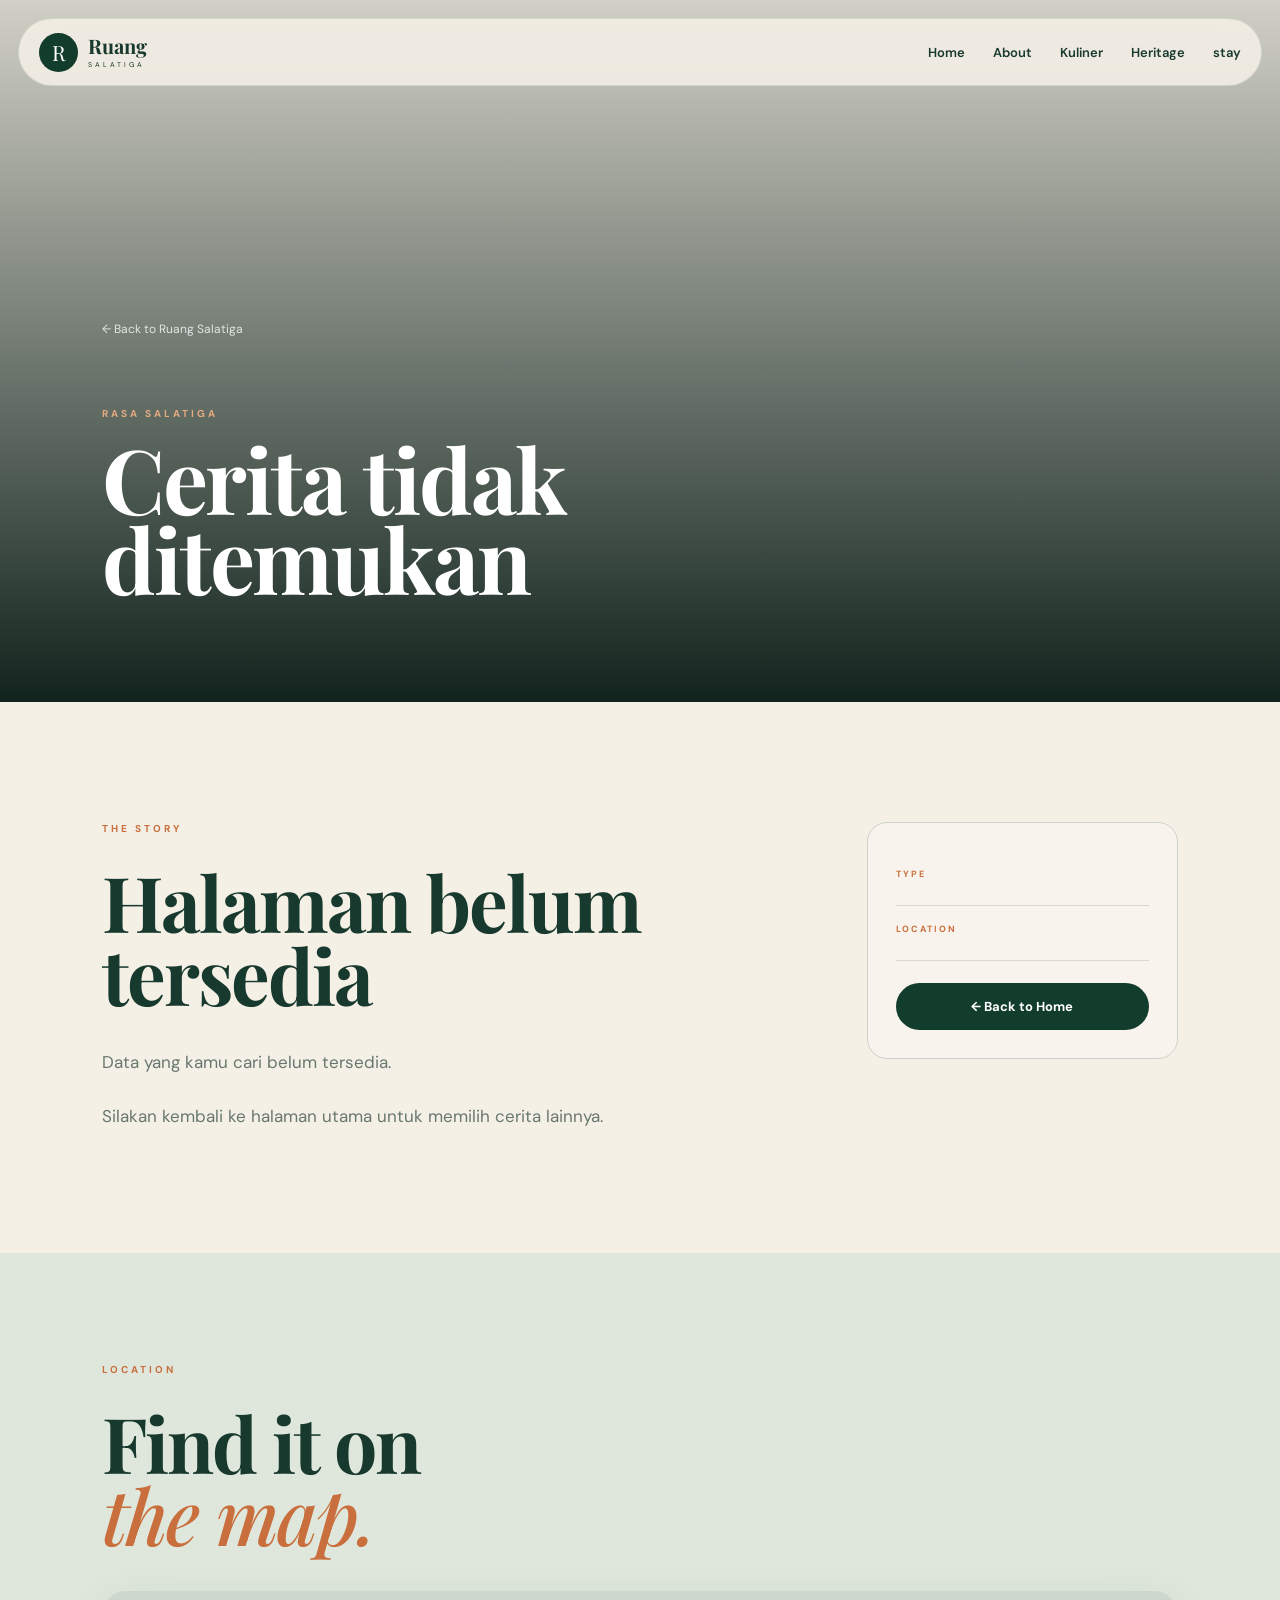
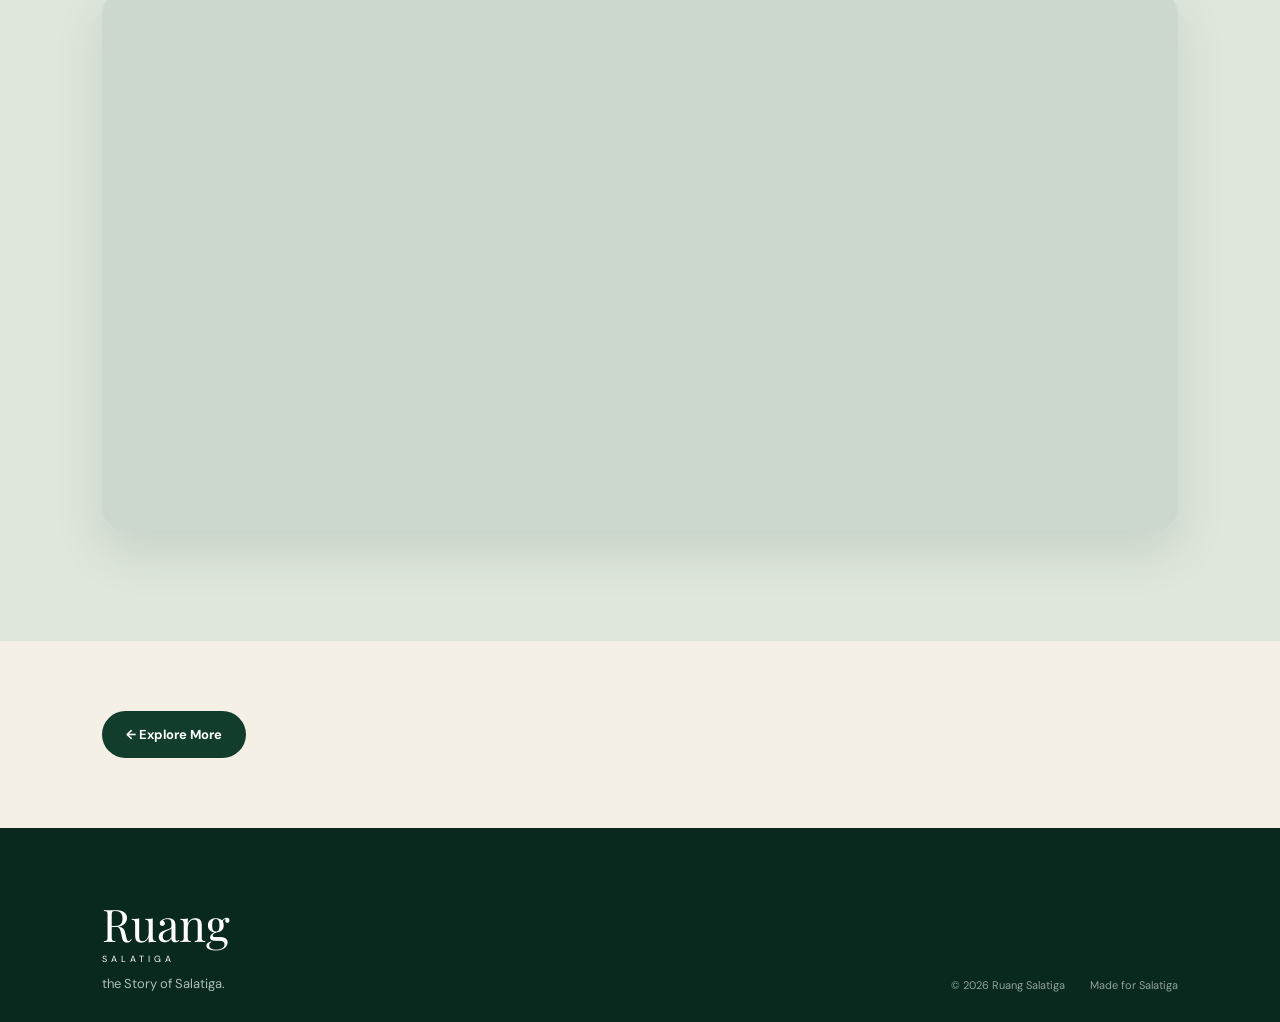
==== detail.html @ a677dc57 "first commit" ====
<!DOCTYPE html>
<html lang="id">

<head>

    <meta charset="UTF-8">

    <meta
        name="viewport"
        content="width=device-width, initial-scale=1.0">

    <title>
        Detail — Ruang Salatiga
    </title>


    <link rel="preconnect"
          href="https://fonts.googleapis.com">

    <link
        href="https://fonts.googleapis.com/css2?family=DM+Sans:wght@400;500;600;700&family=Playfair+Display:ital,wght@0,500;0,600;0,700;1,500;1,600&display=swap"
        rel="stylesheet">


    <link
        rel="stylesheet"
        href="css/style.css">

    <link
        rel="stylesheet"
        href="css/detail.css">

</head>


<body>


<header class="site-header">

    <a
        href="index.html"
        class="brand">

        <span class="brand-mark">
            R
        </span>

        <span class="brand-text">

            <strong>
                Ruang
            </strong>

            <small>
                SALATIGA
            </small>

        </span>

    </a>


    <nav class="nav">

        <a href="index.html#home">
            Home
        </a>

        <a href="index.html#about">
            About
        </a>

        <a href="index.html#kuliner">
            Kuliner
        </a>

        <a href="index.html#heritage">
            Heritage
        </a>
        <a href="index.html#stay">
            stay
        </a>

    </nav>

</header>



<main>



<section
    class="detail-hero"
    id="detailHero">


    <div class="detail-overlay">
    </div>


    <div class="detail-content">


        <a
            href="index.html"
            class="back-link">

            ← Back to Ruang Salatiga

        </a>


        <div
            class="detail-category"
            id="detailCategory">

        </div>


        <h1 id="detailTitle">

            Loading...

        </h1>


        <p id="detailLocation">

        </p>

    </div>

</section>



<!-- STORY -->

<section class="detail-main">


    <div class="story">


        <div class="section-label">

            THE STORY

        </div>


        <h2 id="detailHeading">

        </h2>


        <div id="detailText">

        </div>

    </div>



    <!-- INFO -->

    <aside class="quick-info">


        <div class="info-item">

            <small>
                TYPE
            </small>

            <strong id="detailType">
            </strong>

        </div>


        <div class="info-item">

            <small>
                LOCATION
            </small>

            <strong id="detailAddress">
            </strong>

        </div>


        <a
            id="mapsButton"
            href="#"
            target="_blank"
            class="btn btn-dark">

            Open in Google Maps

            <span>
                ↗
            </span>

        </a>

    </aside>

</section>



<!-- MAP -->

<section class="map-section">


    <div class="map-heading">


        <div>

            <div class="section-label">

                LOCATION

            </div>


            <h2>

                Find it on
                <br>

                <em>the map.</em>

            </h2>

        </div>


    

    </div>



    <div
        class="map-container"
        id="mapContainer">

    </div>

</section>



<section class="detail-bottom">

    <a
        href="index.html#kuliner"
        class="btn btn-dark">

        ← Explore More

    </a>

</section>


</main>



<footer class="footer">

    <div>

        <div class="footer-logo">

            Ruang

            <span>
                SALATIGA
            </span>

        </div>


        <p>
            the Story of Salatiga.
        </p>

    </div>


    <div class="footer-bottom">

        <span>
            © 2026 Ruang Salatiga
        </span>

        <span>
            Made for Salatiga
        </span>

    </div>

</footer>



<script
    src="js/detail.js">
</script>


</body>

</html>
---- css/style.css ----
* {
    margin: 0;
    padding: 0;
    box-sizing: border-box;
}

:root {
    --green: #123c2c;
    --dark-green: #09291f;
    --cream: #f5f0e6;
    --sage: #dfe7dc;
    --orange: #c96f3d;
    --text: #18392e;
    --muted: #68776f;
    --white: #ffffff;
}

html {
    scroll-behavior: smooth;
}

body {
    font-family: "DM Sans", sans-serif;
    background: var(--cream);
    color: var(--text);
    overflow-x: hidden;
}

a {
    color: inherit;
}


/* =========================
   NAVBAR
========================= */

.site-header {
    position: fixed;
    z-index: 1000;

    top: 18px;
    left: 50%;

    transform: translateX(-50%);

    width: min(1250px, calc(100% - 36px));
    height: 68px;

    padding: 0 20px;

    display: flex;
    align-items: center;
    justify-content: space-between;

    border-radius: 50px;

    background: rgba(245, 240, 230, .88);

    backdrop-filter: blur(18px);

    border: 1px solid rgba(18, 60, 44, .12);

    transition: .3s;
}

.site-header.scrolled {
    box-shadow:
        0 15px 40px rgba(18, 60, 44, .15);
}


/* BRAND */

.brand {
    display: flex;
    align-items: center;
    gap: 10px;

    text-decoration: none;
}

.brand-mark {
    width: 39px;
    height: 39px;

    display: grid;
    place-items: center;

    border-radius: 50%;

    background: var(--green);

    color: white;

    font-family: "Playfair Display", serif;

    font-size: 21px;
}

.brand-text {
    display: flex;
    flex-direction: column;

    line-height: 1;
}

.brand-text strong {
    font-family: "Playfair Display", serif;

    font-size: 20px;
}

.brand-text small {
    font-size: 7px;

    letter-spacing: 3px;

    margin-top: 5px;
}


/* NAV */

.nav {
    display: flex;
    gap: 28px;
}

.nav a {
    position: relative;

    text-decoration: none;

    font-size: 13px;

    font-weight: 600;
}

.nav a::after {
    content: "";

    position: absolute;

    left: 0;
    bottom: -8px;

    width: 0;
    height: 2px;

    background: var(--orange);

    transition: .3s;
}

.nav a:hover::after,
.nav a.active::after {
    width: 100%;
}


/* Stamp Badge */
.stamp-badge {
    position: absolute;
    top: 15px;
    right: 220px;
    width: 90px;
    height: 90px;
    border: 2px dashed #d47a43;
    border-radius: 50%;
    display: flex;
    justify-content: center;
    align-items: center;
    font-size: 10px;
    text-transform: uppercase;
    color: #d47a43;
    letter-spacing: 1px;
    transform: rotate(-15deg);
    z-index: 4;
    background: rgba(11, 35, 25, 0.9);
    text-align: center;
}




.menu-toggle {
    display: none;

    width: 42px;
    height: 42px;

    border: none;

    background: transparent;

    cursor: pointer;
}

.menu-toggle span {
    display: block;

    width: 20px;
    height: 2px;

    background: var(--green);

    margin: 4px auto;
}


/* =========================
   HERO
========================= */

.hero {
    min-height: 100vh;

    position: relative;

    display: flex;

    align-items: center;

    padding: 150px 8%;

    color: white;

    background: var(--dark-green);

    overflow: hidden;
}

.hero-bg {
    position: absolute;

    inset: -5%;

    background:
        linear-gradient(
            90deg,
            rgba(5, 30, 22, .95),
            rgba(5, 30, 22, .58),
            rgba(5, 30, 22, .1)
        ),
        url("../img/hero.jpg");

    background-size: cover;

    background-position: center;

    transform: scale(1.04);

    transition: transform 1s;
}

.hero-overlay {
    position: absolute;

    inset: 0;

    background:
        radial-gradient(
            circle at 70% 40%,
            rgba(255,255,255,.12),
            transparent 35%
        );
}

.hero-content {
    position: relative;

    z-index: 2;

    max-width: 800px;
}

.eyebrow {
    color: #e6ad88;

    font-size: 10px;

    letter-spacing: 4px;

    font-weight: 700;

    margin-bottom: 25px;
}

.hero h1 {
    font-family: "Playfair Display", serif;

    font-size: clamp(60px, 8vw, 110px);

    line-height: .88;

    letter-spacing: -3px;

    margin-bottom: 30px;
}

.hero h1 em {
    color: var(--orange);

    font-weight: 500;
}

.hero-description {
    max-width: 540px;

    font-size: 17px;

    line-height: 1.8;

    color: #e0e8e3;
}

.hero-buttons {
    display: flex;

    gap: 12px;

    margin-top: 35px;
}


/* BUTTON */

.btn {
    display: inline-flex;

    align-items: center;
    justify-content: center;

    gap: 14px;

    padding: 15px 24px;

    border-radius: 999px;

    text-decoration: none;

    font-size: 13px;

    font-weight: 700;

    transition: .3s;
}

.btn-primary {
    background: var(--orange);

    color: white;
}

.btn-primary:hover {
    transform: translateY(-4px);

    box-shadow:
        0 15px 30px rgba(201,111,61,.25);
}

.btn-outline {
    color: white;

    border: 1px solid rgba(255,255,255,.45);
}

.btn-outline:hover {
    background: white;

    color: var(--green);
}

.btn-dark {
    background: var(--green);

    color: white;
}

.btn-dark:hover {
    background: var(--orange);

    transform: translateY(-3px);
}


/* HERO INFO */

.hero-location {
    position: absolute;

    right: 5%;

    top: 50%;

    writing-mode: vertical-rl;

    font-size: 9px;

    letter-spacing: 3px;

    color: rgba(255,255,255,.7);
}

.hero-scroll {
    position: absolute;

    bottom: 30px;
    left: 8%;

    font-size: 9px;

    letter-spacing: 3px;

    color: rgba(255,255,255,.7);
}

.hero-scroll span {
    color: #e5aa80;

    margin-left: 12px;
}


/* =========================
   SECTION
========================= */

.section {
    padding: 120px 8%;
}

.section-label {
    color: var(--orange);

    font-size: 10px;

    letter-spacing: 3px;

    font-weight: 700;

    margin-bottom: 30px;
}

.section-label.light {
    color: #e4aa82;
}

h2 {
    font-family: "Playfair Display", serif;

    font-size: clamp(45px, 6vw, 78px);

    line-height: .95;

    letter-spacing: -2px;
}

h2 em {
    color: var(--orange);

    font-weight: 500;
}


/* =========================
   ABOUT
========================= */

.about {
    background: var(--cream);
}

.about-grid {
    display: grid;

    grid-template-columns: 1fr 1fr;

    gap: 100px;
}

.kicker {
    font-size: 10px;

    letter-spacing: 3px;

    font-weight: 700;

    margin-bottom: 18px;
}

.about-description {
    max-width: 570px;

    padding-top: 35px;

    font-size: 17px;

    line-height: 1.9;

    color: var(--muted);
}

.about-description p + p {
    margin-top: 22px;
}

.about-description strong {
    color: var(--text);
}


/* =========================
   DARK SECTION
========================= */

.dark-section {
    background: var(--green);

    color: white;
}

.section-heading {
    display: flex;

    justify-content: space-between;

    align-items: flex-end;

    gap: 50px;

    margin-bottom: 60px;
}

.section-heading > p {
    max-width: 390px;

    color: #c0cec7;

    line-height: 1.8;
}


/* =========================
   FOOD
========================= */

.food-grid {
    display: grid;

    grid-template-columns:
        repeat(4, 1fr);

    gap: 18px;
}

.food-card {
    background: var(--cream);

    color: var(--text);

    border-radius: 18px;

    overflow: hidden;

    transition: .4s;
}

.food-card:hover {
    transform: translateY(-10px);

    box-shadow:
        0 20px 40px rgba(0,0,0,.2);
}

.food-image {
    height: 300px;

    position: relative;

    overflow: hidden;
}

.food-image img {
    width: 100%;
    height: 100%;

    object-fit: cover;

    transition: .5s;
}

.food-card:hover img {
    transform: scale(1.08);
}

.food-image span {
    position: absolute;

    right: 15px;
    top: 15px;

    width: 42px;
    height: 42px;

    display: grid;
    place-items: center;

    border-radius: 50%;

    background: white;

    font-size: 11px;

    font-weight: 700;
}

.food-content {
    padding: 25px;
}

.food-content small,
.heritage-info small {
    color: var(--orange);

    font-size: 9px;

    letter-spacing: 2px;

    font-weight: 700;
}

.food-content h3 {
    font-family: "Playfair Display", serif;

    font-size: 27px;

    line-height: 1.05;

    margin: 12px 0;
}

.food-content p {
    color: var(--muted);

    font-size: 13px;

    line-height: 1.7;

    min-height: 65px;
}

.food-content a,
.heritage-info a {
    display: inline-flex;

    align-items: center;

    gap: 9px;

    margin-top: 18px;

    text-decoration: none;

    font-size: 12px;

    font-weight: 700;
}

.food-content b,
.heritage-info b {
    color: var(--orange);

    font-size: 17px;
}


/* =========================
   HERITAGE
========================= */

.heritage {
    background: var(--cream);
}

.heritage-list {
    display: flex;

    flex-direction: column;
}

.heritage-card {
    display: grid;

    grid-template-columns:
        60px 38% 1fr;

    align-items: center;

    gap: 28px;

    padding: 25px 0;

    border-top: 1px solid #ccd2ca;

    transition: .3s;
}

.heritage-card:last-child {
    border-bottom: 1px solid #ccd2ca;
}

.heritage-number {
    font-family: "Playfair Display", serif;

    color: var(--orange);

    font-size: 24px;
}

.heritage-image {
    height: 270px;

    overflow: hidden;

    border-radius: 16px;
}

.heritage-image img {
    width: 100%;
    height: 100%;

    object-fit: cover;

    transition: .5s;
}

.heritage-card:hover img {
    transform: scale(1.07);
}

.heritage-info {
    max-width: 520px;
}

.heritage-info h3 {
    font-family: "Playfair Display", serif;

    font-size: 40px;

    line-height: 1;

    margin: 14px 0;
}

.heritage-info p {
    color: var(--muted);

    line-height: 1.75;

    font-size: 14px;
}


.journey {
    background: var(--sage);
}

.journey-grid {
    display: grid;

    grid-template-columns: 1fr 1fr;

    gap: 100px;

    align-items: center;
}

.journey-grid > div:first-child > p {
    max-width: 500px;

    margin: 30px 0;

    color: var(--muted);

    line-height: 1.8;
}

.timeline {
    display: flex;

    flex-direction: column;
}

.timeline-item {
    display: grid;

    grid-template-columns: 60px 1fr;

    gap: 18px;
}

.timeline-item > span {
    font-family: "Playfair Display", serif;

    font-size: 24px;

    color: var(--orange);
}

.timeline-item small {
    color: var(--orange);

    font-size: 9px;

    letter-spacing: 2px;

    font-weight: 700;
}

.timeline-item h3 {
    font-family: "Playfair Display", serif;

    font-size: 27px;

    margin: 7px 0;
}

.timeline-item p {
    color: var(--muted);

    font-size: 13px;

    line-height: 1.6;
}

.timeline-line {
    height: 45px;

    width: 1px;

    margin-left: 29px;

    background: #aebcb1;
}


/* =========================
   CONTACT
========================= */

.contact {
    background: var(--cream);
}

.contact-box {
    max-width: 850px;

    margin: auto;

    padding: 80px 30px;

    text-align: center;

    border: 1px solid #ccd2ca;

    border-radius: 28px;
}

.contact-box p {
    max-width: 540px;

    margin: 28px auto;

    color: var(--muted);

    line-height: 1.8;
}



.footer {
    background: var(--dark-green);

    color: white;

    padding: 65px 8% 30px;

    display: flex;

    justify-content: space-between;

    align-items: flex-end;

    gap: 30px;
}

.footer-logo {
    font-family: "Playfair Display", serif;

    font-size: 45px;
}

.footer-logo span {
    display: block;

    font-family: "DM Sans", sans-serif;

    font-size: 9px;

    letter-spacing: 4px;
}

.footer p {
    color: #aebdb5;

    margin-top: 10px;

    font-size: 13px;
}

.footer-bottom {
    display: flex;

    gap: 25px;

    color: #8fa199;

    font-size: 11px;
}




.reveal {
    opacity: 0;

    transform: translateY(30px);

    transition:
        opacity .8s ease,
        transform .8s ease;
}

.reveal.show {
    opacity: 1;

    transform: translateY(0);
}

/* =========================================
   STAY EXPERIENCE
   Distinct editorial travel layout
========================================= */

.stay-experience {
    --stay-green: #123c2c;
    --stay-deep: #09291f;
    --stay-cream: #f5f0e6;
    --stay-white: #fffdf8;
    --stay-orange: #c96f3d;
    --stay-muted: #7c8379;
    --stay-line: rgba(18, 60, 44, 0.16);

    position: relative;
    overflow: hidden;
    padding: clamp(65px, 9vw, 125px) clamp(22px, 7vw, 100px);
    background: var(--stay-cream);
    color: var(--stay-green);
    scroll-margin-top: 90px;
}

.stay-heading {
    display: grid;
    grid-template-columns: minmax(0, 1.2fr) minmax(240px, 0.8fr);
    align-items: end;
    gap: 50px;
    margin-bottom: 60px;
}

.stay-eyebrow {
    display: inline-block;
    color: var(--stay-orange);
    font-family: "DM Sans", sans-serif;
    font-size: 0.7rem;
    font-weight: 700;
    letter-spacing: 2px;
    line-height: 1.7;
}

.stay-heading-left h2 {
    margin: 20px 0 0;
    font-family: "Playfair Display", serif;
    font-size: clamp(2.7rem, 5.5vw, 5.3rem);
    font-weight: 500;
    letter-spacing: -2.8px;
    line-height: 1.06;
}

.stay-heading-left h2 em {
    color: var(--stay-orange);
    font-weight: 500;
}

.stay-heading-right {
    position: relative;
    max-width: 380px;
    justify-self: end;
    padding: 12px 0 8px 25px;
    border-left: 1px solid var(--stay-line);
}

.stay-heading-mark {
    display: block;
    margin-bottom: 12px;
    font-family: "Playfair Display", serif;
    font-size: 2.4rem;
    font-style: italic;
    line-height: 1;
}

.stay-heading-right p {
    margin: 0;
    color: var(--stay-muted);
    font-size: 0.9rem;
    line-height: 1.9;
}


/* =========================================
   FEATURED HOTEL
========================================= */

.stay-featured {
    display: grid;
    grid-template-columns: minmax(0, 1.12fr) minmax(0, 0.88fr);
    min-height: 490px;
    background: var(--stay-green);
    color: var(--stay-white);
}

/* FEATURED IMAGE */

.stay-featured-image {
    position: relative;
    display: block;
    min-width: 0;
    min-height: 490px;
    overflow: hidden;
    background: #dfe7dc;
    color: white;
    text-decoration: none;
}

.stay-featured-image::after {
    position: absolute;
    inset: 0;
    content: "";
    background: linear-gradient(
        to top,
        rgba(9, 41, 31, 0.60),
        transparent 42%
    );
    pointer-events: none;
}

.stay-featured-image img {
    display: block;
    width: 100%;
    height: 100%;
    min-height: 490px;
    object-fit: cover;
    transition: transform 0.7s ease;
    animation-delay: 0.1s;
}

.stay-featured-image:hover img {
    transform: scale(1.045);
}
.stay-secondary:nth-child(1)
.stay-secondary-image img {
    animation-delay: 0.25s;
}

/* Gambar hotel ketiga muncul setelahnya */
.stay-secondary:nth-child(2)
.stay-secondary-image img {
    animation-delay: 0.4s;
}

/* Efek zoom saat kursor diarahkan ke gambar */
.stay-featured-image:hover img,
.stay-secondary-image:hover img {
    transform: scale(1.07);
    filter: brightness(1.05);
}

/* Animasi masuk */
@keyframes stayImageReveal {
    from {
        opacity: 0;
        transform: scale(1.06);
    }

    to {
        opacity: 1;
        transform: scale(1);
    }
}

/* Panah ikut bergerak sedikit saat hover */
.stay-image-arrow,
.stay-secondary-arrow {
    transition:
        transform 0.4s ease,
        opacity 0.4s ease;
}

.stay-featured-image:hover .stay-image-arrow,
.stay-secondary-image:hover .stay-secondary-arrow {
    transform: translate(4px, -4px);
}

/* =========================================
   STAY FEATURED IMAGE
========================================= */

.stay-featured-image {
    position: relative;
    display: block;
    min-width: 0;
    min-height: 490px;
    overflow: hidden;
    background: #dfe7dc;
    color: white;
    text-decoration: none;
}

.stay-featured-image::after {
    position: absolute;
    inset: 0;
    content: "";
    background: linear-gradient(
        to top,
        rgba(9, 41, 31, 0.60),
        transparent 42%
    );
    pointer-events: none;
}

.stay-featured-image img {
    display: block;
    width: 100%;
    height: 100%;
    min-height: 490px;
    object-fit: cover;

    opacity: 0;
    transform: scale(1.06);

    animation: stayImageReveal 1s ease forwards;
    animation-delay: 0.1s;

    transition:
        transform 0.7s ease,
        filter 0.7s ease;
}

.stay-featured-image:hover img {
    transform: scale(1.07);
    filter: brightness(1.05);
}


/* =========================================
   STAY SECONDARY IMAGES
========================================= */

.stay-secondary-image {
    position: relative;
    display: block;
    overflow: hidden;
}

.stay-secondary-image img {
    display: block;
    width: 100%;
    height: 100%;
    object-fit: cover;

    opacity: 0;
    transform: scale(1.06);

    animation: stayImageReveal 1s ease forwards;

    transition:
        transform 0.7s ease,
        filter 0.7s ease;
}

/* Animasi gambar kedua */
.stay-secondary:nth-child(1) .stay-secondary-image img {
    animation-delay: 0.25s;
}

/* Animasi gambar ketiga */
.stay-secondary:nth-child(2) .stay-secondary-image img {
    animation-delay: 0.4s;
}

.stay-secondary-image:hover img {
    transform: scale(1.07);
    filter: brightness(1.05);
}


/* =========================================
   IMAGE REVEAL ANIMATION
========================================= */

@keyframes stayImageReveal {
    from {
        opacity: 0;
        transform: scale(1.06);
    }

    to {
        opacity: 1;
        transform: scale(1);
    }
}


/* =========================================
   ARROW ANIMATION
========================================= */

.stay-image-arrow,
.stay-secondary-arrow {
    transition:
        transform 0.4s ease,
        opacity 0.4s ease;
}

.stay-featured-image:hover .stay-image-arrow,
.stay-secondary-image:hover .stay-secondary-arrow {
    transform: translate(4px, -4px);
}


@media (prefers-reduced-motion: reduce) {
    .stay-featured-image img,
    .stay-secondary-image img {
        animation: none;
        opacity: 1;
        transform: none;
        transition: none;
    }

    .stay-featured-image:hover img,
    .stay-secondary-image:hover img {
        transform: none;
        filter: none;
    }
}


    .stay-featured-image:hover img,
    .stay-secondary-image:hover img {
        transform: none;
        filter: none;
    }


.stay-image-caption {
    position: absolute;
    z-index: 1;
    bottom: 27px;
    left: 30px;
    font-size: 0.67rem;
    font-weight: 700;
    letter-spacing: 2px;
}

.stay-image-arrow {
    position: absolute;
    z-index: 2;
    top: 25px;
    right: 25px;
    display: grid;
    width: 48px;
    height: 48px;
    place-items: center;
    border: 1px solid rgba(255, 255, 255, 0.75);
    border-radius: 50%;
    background: rgba(9, 41, 31, 0.2);
    color: white;
    font-size: 1.25rem;
    backdrop-filter: blur(8px);
    transition:
        color 0.3s ease,
        background 0.3s ease,
        transform 0.3s ease;
}

.stay-featured-image:hover .stay-image-arrow {
    transform: rotate(45deg);
    background: var(--stay-cream);
    color: var(--stay-green);
}


/* FEATURED CONTENT */

.stay-featured-content {
    display: flex;
    flex-direction: column;
    justify-content: space-between;
    gap: 40px;
    min-width: 0;
    padding: clamp(27px, 4vw, 54px);
}

.stay-featured-top {
    display: flex;
    justify-content: space-between;
    align-items: center;
    gap: 15px;
}

.stay-tag {
    display: inline-flex;
    align-items: center;
    padding: 9px 12px;
    border: 1px solid rgba(255, 253, 248, 0.35);
    border-radius: 2px;
    color: var(--stay-cream);
    font-size: 0.62rem;
    font-weight: 700;
    letter-spacing: 1.5px;
}

.stay-index {
    color: rgba(255, 253, 248, 0.55);
    font-size: 0.68rem;
    letter-spacing: 1px;
}

.stay-featured-main {
    padding: 15px 0;
}

.stay-category {
    color: #e5b49a;
    font-size: 0.68rem;
    font-weight: 700;
    letter-spacing: 1.6px;
}

.stay-featured-main h3 {
    margin: 20px 0;
    font-family: "Playfair Display", serif;
    font-size: clamp(2.4rem, 4vw, 4.4rem);
    font-weight: 500;
    letter-spacing: -1.8px;
    line-height: 1.08;
    overflow-wrap: anywhere;
}

.stay-featured-main h3 em {
    color: #e5b49a;
    font-weight: 500;
}

.stay-featured-main p {
    max-width: 350px;
    margin: 0;
    color: rgba(255, 253, 248, 0.72);
    font-size: 0.88rem;
    line-height: 1.9;
}


/* FEATURED FOOTER */

.stay-featured-bottom {
    display: flex;
    flex-direction: column;
    gap: 23px;
    padding-top: 24px;
    border-top: 1px solid rgba(255, 253, 248, 0.22);
}

.stay-address {
    display: flex;
    align-items: center;
    gap: 10px;
    color: rgba(255, 253, 248, 0.75);
    font-size: 0.78rem;
    line-height: 1.6;
}

.stay-pin {
    flex-shrink: 0;
    color: var(--stay-orange);
    font-size: 1.15rem;
}

.stay-discover {
    display: flex;
    align-items: center;
    justify-content: space-between;
    gap: 15px;
    color: var(--stay-white);
    font-size: 0.83rem;
    font-weight: 700;
    text-decoration: none;
}

.stay-discover-arrow {
    display: grid;
    width: 42px;
    height: 42px;
    flex-shrink: 0;
    place-items: center;
    border-radius: 50%;
    background: var(--stay-cream);
    color: var(--stay-green);
    font-size: 1.1rem;
    transition:
        background 0.3s ease,
        color 0.3s ease,
        transform 0.3s ease;
}

.stay-discover:hover .stay-discover-arrow {
    transform: rotate(45deg);
    background: var(--stay-orange);
    color: white;
}


/* =========================================
   OTHER STAYS HEADING
========================================= */

.stay-others-heading {
    display: flex;
    align-items: end;
    justify-content: space-between;
    gap: 25px;
    margin: 78px 0 30px;
}

.stay-others-heading h3 {
    margin: 13px 0 0;
    font-family: "Playfair Display", serif;
    font-size: clamp(1.8rem, 3.2vw, 3rem);
    font-weight: 500;
    letter-spacing: -1px;
    line-height: 1.2;
}

.stay-others-heading h3 em {
    color: var(--stay-orange);
}

.stay-others-note {
    padding-bottom: 7px;
    color: var(--stay-muted);
    font-size: 0.64rem;
    font-weight: 700;
    letter-spacing: 1.3px;
    text-align: right;
}


/* =========================================
   SECONDARY HOTEL CARDS
========================================= */

.stay-others-grid {
    display: grid;
    grid-template-columns: repeat(2, minmax(0, 1fr));
    gap: 28px;
    align-items: start;
}

.stay-secondary {
    min-width: 0;
    background: var(--stay-white);
    border: 1px solid var(--stay-line);
    transition:
        transform 0.35s ease,
        box-shadow 0.35s ease;
}

.stay-secondary:hover {
    transform: translateY(-5px);
    box-shadow: 0 15px 35px rgba(18, 60, 44, 0.08);
}

/* SECONDARY IMAGE */

.stay-secondary-image {
    position: relative;
    display: block;
    height: clamp(220px, 27vw, 350px);
    overflow: hidden;
    background: #dfe7dc;
    color: white;
    text-decoration: none;
}

.stay-secondary-image::after {
    position: absolute;
    inset: 0;
    content: "";
    background: linear-gradient(
        to top,
        rgba(9, 41, 31, 0.4),
        transparent 45%
    );
    pointer-events: none;
}

.stay-secondary-image img {
    display: block;
    width: 100%;
    height: 100%;
    object-fit: cover;
    transition: transform 0.65s ease;
}

.stay-secondary:hover .stay-secondary-image img {
    transform: scale(1.045);
}

.stay-secondary-number {
    position: absolute;
    z-index: 1;
    top: 20px;
    left: 22px;
    font-family: "Playfair Display", serif;
    font-size: 1.5rem;
}

.stay-secondary-arrow {
    position: absolute;
    z-index: 1;
    right: 20px;
    bottom: 20px;
    display: grid;
    width: 43px;
    height: 43px;
    place-items: center;
    border-radius: 50%;
    background: var(--stay-cream);
    color: var(--stay-green);
    font-size: 1.1rem;
    transition:
        background 0.3s ease,
        color 0.3s ease,
        transform 0.3s ease;
}

.stay-secondary:hover .stay-secondary-arrow {
    transform: rotate(45deg);
    background: var(--stay-orange);
    color: white;
}


/* SECONDARY CONTENT */

.stay-secondary-content {
    padding: clamp(22px, 3vw, 34px);
}

.stay-secondary-meta {
    display: flex;
    justify-content: space-between;
    flex-wrap: wrap;
    gap: 8px;
    margin-bottom: 18px;
}

.stay-secondary-meta span {
    color: var(--stay-muted);
    font-size: 0.63rem;
    font-weight: 700;
    letter-spacing: 1.1px;
}

.stay-secondary-content h4 {
    margin: 0 0 14px;
    font-family: "Playfair Display", serif;
    font-size: clamp(1.45rem, 2.5vw, 2.15rem);
    font-weight: 500;
    line-height: 1.25;
    overflow-wrap: anywhere;
}

.stay-secondary-content > p {
    min-height: 80px;
    margin: 0 0 24px;
    color: var(--stay-muted);
    font-size: 0.85rem;
    line-height: 1.85;
}

.stay-secondary-bottom {
    display: flex;
    flex-direction: column;
    gap: 18px;
    padding-top: 19px;
    border-top: 1px solid var(--stay-line);
}

.stay-secondary-bottom > span {
    display: flex;
    align-items: center;
    gap: 9px;
    color: var(--stay-muted);
    font-size: 0.75rem;
    line-height: 1.6;
}

.stay-secondary-bottom > a {
    display: flex;
    align-items: center;
    justify-content: space-between;
    gap: 10px;
    color: var(--stay-green);
    font-size: 0.8rem;
    font-weight: 700;
    text-decoration: none;
    transition: color 0.3s ease;
}

.stay-secondary-bottom > a:hover {
    color: var(--stay-orange);
}

.stay-secondary-bottom > a b {
    font-size: 1rem;
    font-weight: 500;
}


/* =========================================
   CLOSING STRIP
========================================= */

.stay-closing {
    display: grid;
    grid-template-columns: auto 1fr auto;
    align-items: center;
    
    gap: 20px;
    margin-top: 60px;
    padding: 27px 0;
    border-top: 4px solid #707070;
    border-bottom: 4px solid #707070;
}

.stay-closing-star {
    color: var(--stay-orange);
    font-size: 1.9rem;
}

.stay-closing p {
    margin: 0;
    font-size: 0.67rem;
    font-weight: 700;
    letter-spacing: 1.2px;
    line-height: 1.9;
}

.stay-closing p em {
    display: block;
    color: var(--stay-muted);
    font-family: "Playfair Display", serif;
    font-size: 1.15rem;
    font-weight: 500;
    letter-spacing: 0;
}

.stay-closing > a {
    display: inline-flex;
    align-items: center;
    gap: 12px;
    color: var(--stay-green);
    font-size: 0.78rem;
    font-weight: 700;
    text-decoration: none;
    white-space: nowrap;
    transition: color 0.3s ease;
}

.stay-closing > a:hover {
    color: var(--stay-orange);
}


/* =========================================
   TABLET — MAX 1024px
========================================= */

@media (max-width: 1024px) {

    .stay-experience {
        padding-right: 5%;
        padding-left: 5%;
    }

    .stay-heading {
        gap: 30px;
        margin-bottom: 42px;
    }

    .stay-heading-left h2 {
        font-size: clamp(2.7rem, 5.5vw, 4rem);
    }

    .stay-featured {
        grid-template-columns: minmax(0, 1fr) minmax(0, 0.9fr);
        min-height: 420px;
    }

    .stay-featured-image,
    .stay-featured-image img {
        min-height: 420px;
    }

    .stay-featured-content {
        padding: 30px;
    }

    .stay-featured-main h3 {
        font-size: clamp(2.3rem, 4.5vw, 3.4rem);
    }

    .stay-others-grid {
        gap: 20px;
    }

    .stay-secondary-content {
        padding: 23px;
    }

}


/* =========================================
   SMALL TABLET — MAX 760px
========================================= */

@media (max-width: 760px) {

    .stay-heading {
        grid-template-columns: 1fr;
        gap: 24px;
    }

    .stay-heading-right {
        max-width: 470px;
        justify-self: start;
    }

    .stay-featured {
        grid-template-columns: 1fr;
    }

    .stay-featured-image,
    .stay-featured-image img {
        height: 350px;
        min-height: 350px;
    }

    .stay-featured-content {
        gap: 32px;
        padding: 32px;
    }

    .stay-featured-main h3 {
        font-size: clamp(2.8rem, 7vw, 4rem);
    }

    .stay-others-heading {
        margin-top: 55px;
    }

    .stay-others-grid {
        grid-template-columns: 1fr;
        gap: 25px;
    }

    .stay-secondary {
        display: grid;
        grid-template-columns: minmax(0, 0.9fr) minmax(0, 1.1fr);
        align-items: stretch;
    }

    .stay-secondary-image {
        height: 100%;
        min-height: 300px;
    }

    .stay-secondary-content {
        padding: 25px;
    }

    .stay-secondary-content h4 {
        font-size: 1.65rem;
    }

    .stay-secondary-content > p {
        min-height: 0;
    }

    .stay-closing {
        grid-template-columns: auto 1fr;
        gap: 14px;
    }

    .stay-closing > a {
        grid-column: 2;
    }

}


/* =========================================
   MOBILE — MAX 480px
========================================= */

@media (max-width: 480px) {

    .stay-experience {
        padding: 65px 20px;
        scroll-margin-top: 75px;
    }

    .stay-heading {
        gap: 22px;
        margin-bottom: 32px;
    }

    .stay-heading-left h2 {
        margin-top: 16px;
        font-size: clamp(2.45rem, 10.5vw, 3.3rem);
        letter-spacing: -1.5px;
        line-height: 1.1;
    }

    .stay-heading-right {
        padding-left: 18px;
    }

    .stay-heading-mark {
        font-size: 2rem;
    }

    .stay-heading-right p {
        font-size: 0.84rem;
    }

    .stay-featured-image,
    .stay-featured-image img {
        height: 270px;
        min-height: 270px;
    }

    .stay-image-caption {
        bottom: 20px;
        left: 20px;
        font-size: 0.6rem;
    }

    .stay-image-arrow {
        top: 17px;
        right: 17px;
        width: 40px;
        height: 40px;
    }

    .stay-featured-content {
        gap: 25px;
        padding: 23px 21px;
    }

    .stay-tag {
        padding: 8px 9px;
        font-size: 0.56rem;
    }

    .stay-index {
        font-size: 0.6rem;
    }

    .stay-category {
        font-size: 0.61rem;
    }

    .stay-featured-main h3 {
        margin: 15px 0;
        font-size: clamp(2.5rem, 11vw, 3.3rem);
        letter-spacing: -1.2px;
    }

    .stay-featured-main p {
        font-size: 0.83rem;
    }

    .stay-featured-bottom {
        padding-top: 19px;
    }

    .stay-others-heading {
        align-items: flex-start;
        flex-direction: column;
        gap: 12px;
        margin: 48px 0 24px;
    }

    .stay-others-heading h3 {
        font-size: 2rem;
    }

    .stay-others-note {
        font-size: 0.58rem;
        text-align: left;
    }

    .stay-others-grid {
        gap: 22px;
    }

    .stay-secondary {
        display: flex;
        flex-direction: column;
    }

    .stay-secondary-image {
        height: 240px;
        min-height: 0;
    }

    .stay-secondary-content {
        padding: 22px 20px;
    }

    .stay-secondary-content h4 {
        font-size: 1.65rem;
    }

    .stay-secondary-content > p {
        margin-bottom: 20px;
        font-size: 0.82rem;
    }

    .stay-closing {
        gap: 12px;
        margin-top: 38px;
        padding: 22px 0;
    }

    .stay-closing-star {
        align-self: start;
        font-size: 1.5rem;
    }

    .stay-closing p {
        font-size: 0.58rem;
        letter-spacing: 0.8px;
    }

    .stay-closing p em {
        font-size: 1rem;
    }

    .stay-closing > a {
        font-size: 0.75rem;
        white-space: normal;
    }

}


/* =========================================
   ACCESSIBILITY
========================================= */

@media (prefers-reduced-motion: reduce) {

    .stay-experience *,
    .stay-experience *::before,
    .stay-experience *::after {
        scroll-behavior: auto !important;
        transition-duration: 0.01ms !important;
        animation-duration: 0.01ms !important;
        animation-iteration-count: 1 !important;
    }

}


/* =========================
   RESPONSIVE
========================= */

@media(max-width:1050px) {

    .food-grid {
        grid-template-columns:
            repeat(2, 1fr);
    }

}


@media(max-width:760px) {

    .site-header {
        top: 12px;

        width:
            calc(100% - 24px);
    }


    .menu-toggle {
        display: block;
    }


    .nav {
        display: none;

        position: absolute;

        top: 76px;

        left: 0;
        right: 0;

        padding: 22px;

        border-radius: 22px;

        background: var(--cream);

        box-shadow:
            0 20px 40px rgba(0,0,0,.15);

        flex-direction: column;

        align-items: flex-start;
    }

    .nav.open {
        display: flex;
    }


    .hero {
        padding:
            140px 7% 100px;
    }


    .hero h1 {
        font-size: 60px;

        letter-spacing: -2px;
    }


    .hero-location {
        display: none;
    }


    .section {
        padding:
            85px 7%;
    }


    .about-grid,
    .journey-grid {
        grid-template-columns: 1fr;

        gap: 50px;
    }


    .about-description {
        padding-top: 0;
    }


    .section-heading {
        flex-direction: column;

        align-items: flex-start;
    }


    .food-grid {
        grid-template-columns: 1fr;
    }


    .heritage-card {
        grid-template-columns: 1fr;
    }


    .heritage-number {
        display: none;
    }


    .heritage-image {
        height: 250px;
    }


    .heritage-info h3 {
        font-size: 34px;
    }


    .footer {
        flex-direction: column;

        align-items: flex-start;
    }


    .footer-bottom {
        flex-direction: column;

        gap: 8px;
    }

}


/* HP KECIL */
@media (max-width: 480px) {

    .site-header {
        height: 60px;
        padding: 0 14px;
    }

    .brand-text strong {
        font-size: 17px;
    }

    .hero {
        padding: 125px 6% 90px;
    }

    .hero h1 {
        font-size: clamp(42px, 12vw, 56px);
        letter-spacing: -1.5px;
        overflow-wrap: anywhere;
    }

    .hero-description {
        font-size: 14px;
    }

    .hero-buttons {
        flex-wrap: wrap;
    }

    .btn {
        padding: 13px 18px;
        font-size: 12px;
    }

    .section {
        padding: 70px 6%;
    }

    h2 {
        font-size: clamp(38px, 10vw, 48px);
    }

    .food-image {
        height: 240px;
    }

    .food-content {
        padding: 20px;
    }

    .heritage-image {
        height: 220px;
    }

    .contact-box {
        padding: 55px 20px;
    }

    .footer {
        padding: 50px 6% 25px;
    }
}


img {
    max-width: 100%;
}




.hero-polaroids {
    display: none;
}

@media (min-width: 1200px) {


    .hero {
        position: relative;
    }


    .hero-content {
        position: relative;
        width: 50%;
        max-width: 50%;
        z-index: 2;
    }
    .hero-polaroids {
        display: block;
        position: absolute;
        width: 500px;
        height: 450px;
        right: 4%;
        top: 50%;
        transform: translateY(-50%);
        z-index: 3;
    }

    
    .polaroid {
        position: absolute;
        width: 240px;
        padding: 12px 12px 42px;
        background: #fffdf7;
        box-shadow: 0 12px 30px rgba(0, 0, 0, 0.25);
        border-radius: 2px;
        box-sizing: border-box;
        transition:
            transform 0.3s ease,
            box-shadow 0.3s ease;
    }

    .polaroid img {
        display: block;
        width: 100%;
        height: 260px;
        object-fit: cover;
    }

    .polaroid p {
        position: absolute;
        bottom: 12px;
        left: 0;
        right: 0;
        margin: 0;
        text-align: center;
        font-family: "Playfair Display", serif;
        font-size: 15px;
        font-style: italic;
        color: #38453a;
    }

   

.polaroid-one {
    top: 45px;
    left: 90px;
    transform: rotate(8deg);
    z-index: 2;
}


.polaroid-two {
    top: 130px;
    left: 0;
    transform: rotate(-9deg);
    z-index: 3;
}


  

    .polaroid-one:hover {
        transform: rotate(13deg) translateY(-6px);
        z-index: 4;
        box-shadow: 0 18px 38px rgba(0, 0, 0, 0.3);
    }


    .polaroid-two:hover {
        transform: rotate(-5deg) translateY(-6px);
        z-index: 4;
        box-shadow: 0 18px 38px rgba(0, 0, 0, 0.3);
    }
}
/* TABLET */
@media (min-width: 761px) and (max-width: 1199px) {


    .hero-polaroids {
        display: none !important;
    }

    
    .hero {
        min-height: 100vh;
        padding: 140px 7% 110px;
        display: flex;
        align-items: center;
        position: relative;
    }

   
    .hero-content {
        position: relative;
        width: 100%;
        max-width: 100%;
        z-index: 2;
    }


    .hero h1 {
        font-size: clamp(76px, 10vw, 120px);
        line-height: 0.92;
        letter-spacing: -3px;
        margin-bottom: 32px;
    }

   
    .hero-description {
        max-width: 750px;
        font-size: 18px;
        line-height: 1.9;
    }

    .eyebrow {
        font-size: 12px;
        letter-spacing: 5px;
        margin-bottom: 28px;
    }

    .hero-buttons {
        display: flex;
        flex-wrap: wrap;
        gap: 14px;
        margin-top: 35px;
    }


    .hero-location {
        display: block;
        position: absolute;
        right: 3%;
        top: 50%;
        transform: translateY(-50%);
        writing-mode: vertical-rl;
        font-size: 9px;
        letter-spacing: 3px;
        color: rgba(255, 255, 255, 0.7);
        z-index: 3;
    }
}
---- css/detail.css ----
.detail-hero {

    min-height: 78vh;

    position: relative;

    display: flex;

    align-items: flex-end;

    padding: 140px 8% 85px;

    background-position: center;

    background-size: cover;

    color: white;
}


.detail-overlay {

    position: absolute;

    inset: 0;

    background:
        linear-gradient(
            0deg,
            rgba(5,25,18,.95),
            rgba(5,25,18,.15)
        );
}


.detail-content {

    position: relative;

    z-index: 2;

    max-width: 900px;
}


.back-link {

    display: inline-block;

    color: white;

    text-decoration: none;

    font-size: 12px;

    margin-bottom: 70px;

    opacity: .8;
}


.detail-category {

    color: #e5aa80;

    font-size: 10px;

    letter-spacing: 3px;

    font-weight: 700;
}


.detail-hero h1 {

    font-family:
        "Playfair Display", serif;

    font-size:
        clamp(52px, 7vw, 94px);

    line-height: .9;

    letter-spacing: -2px;

    margin: 18px 0;
}


.detail-hero p {

    color: #d6dfda;
}


/* =========================
   STORY
========================= */

.detail-main {

    display: grid;

    grid-template-columns:
        1.5fr .7fr;

    gap: 100px;

    padding: 120px 8%;

    background: var(--cream);
}


.story {

    max-width: 780px;
}


.story h2 {

    margin-bottom: 35px;
}


#detailText {

    color: var(--muted);

    font-size: 17px;

    line-height: 1.9;
}


#detailText p + p {

    margin-top: 22px;
}


/* =========================
   INFO
========================= */

.quick-info {

    align-self: start;

    padding: 28px;

    border:

        1px solid

        #ccd2ca;

    border-radius: 20px;

    background:
        rgba(255,255,255,.25);
}


.info-item {

    padding: 17px 0;

    border-bottom:
        1px solid #d5d9d2;
}


.info-item small {

    display: block;

    color: var(--orange);

    font-size: 9px;

    letter-spacing: 2px;

    font-weight: 700;

    margin-bottom: 8px;
}


.info-item strong {

    font-size: 13px;

    line-height: 1.5;
}


.quick-info .btn {

    width: 100%;

    margin-top: 22px;
}


/* =========================
   MAP
========================= */

.map-section {

    padding: 110px 8%;

    background: var(--sage);
}


.map-heading {

    display: flex;

    justify-content: space-between;

    align-items: flex-end;

    gap: 50px;

    margin-bottom: 40px;
}


.map-heading p {

    max-width: 360px;

    color: var(--muted);

    line-height: 1.7;
}


.map-container {

    height: 540px;

    width: 100%;

    overflow: hidden;

    border-radius: 24px;

    background: #ccd8ce;

    box-shadow:
        0 20px 50px
        rgba(18,60,44,.12);
}


.map-container iframe {

    width: 100%;

    height: 100%;

    border: 0;
}


.map-placeholder {

    width: 100%;

    height: 100%;

    display: grid;

    place-items: center;

    text-align: center;

    color: #61736a;
}


/* =========================
   BOTTOM
========================= */

.detail-bottom {

    padding: 70px 8%;

    background: var(--cream);
}


/* =========================
   MOBILE
========================= */

@media(max-width:800px) {

    .detail-hero {

        min-height: 70vh;

        padding:
            130px 7% 70px;
    }


    .detail-main {

        grid-template-columns: 1fr;

        gap: 50px;

        padding:
            80px 7%;
    }


    .map-section {

        padding:
            80px 7%;
    }


    .map-heading {

        flex-direction: column;

        align-items: flex-start;
    }


    .map-container {

        height: 430px;

        border-radius: 15px;
    }


    .back-link {

        margin-bottom: 80px;
    }

}
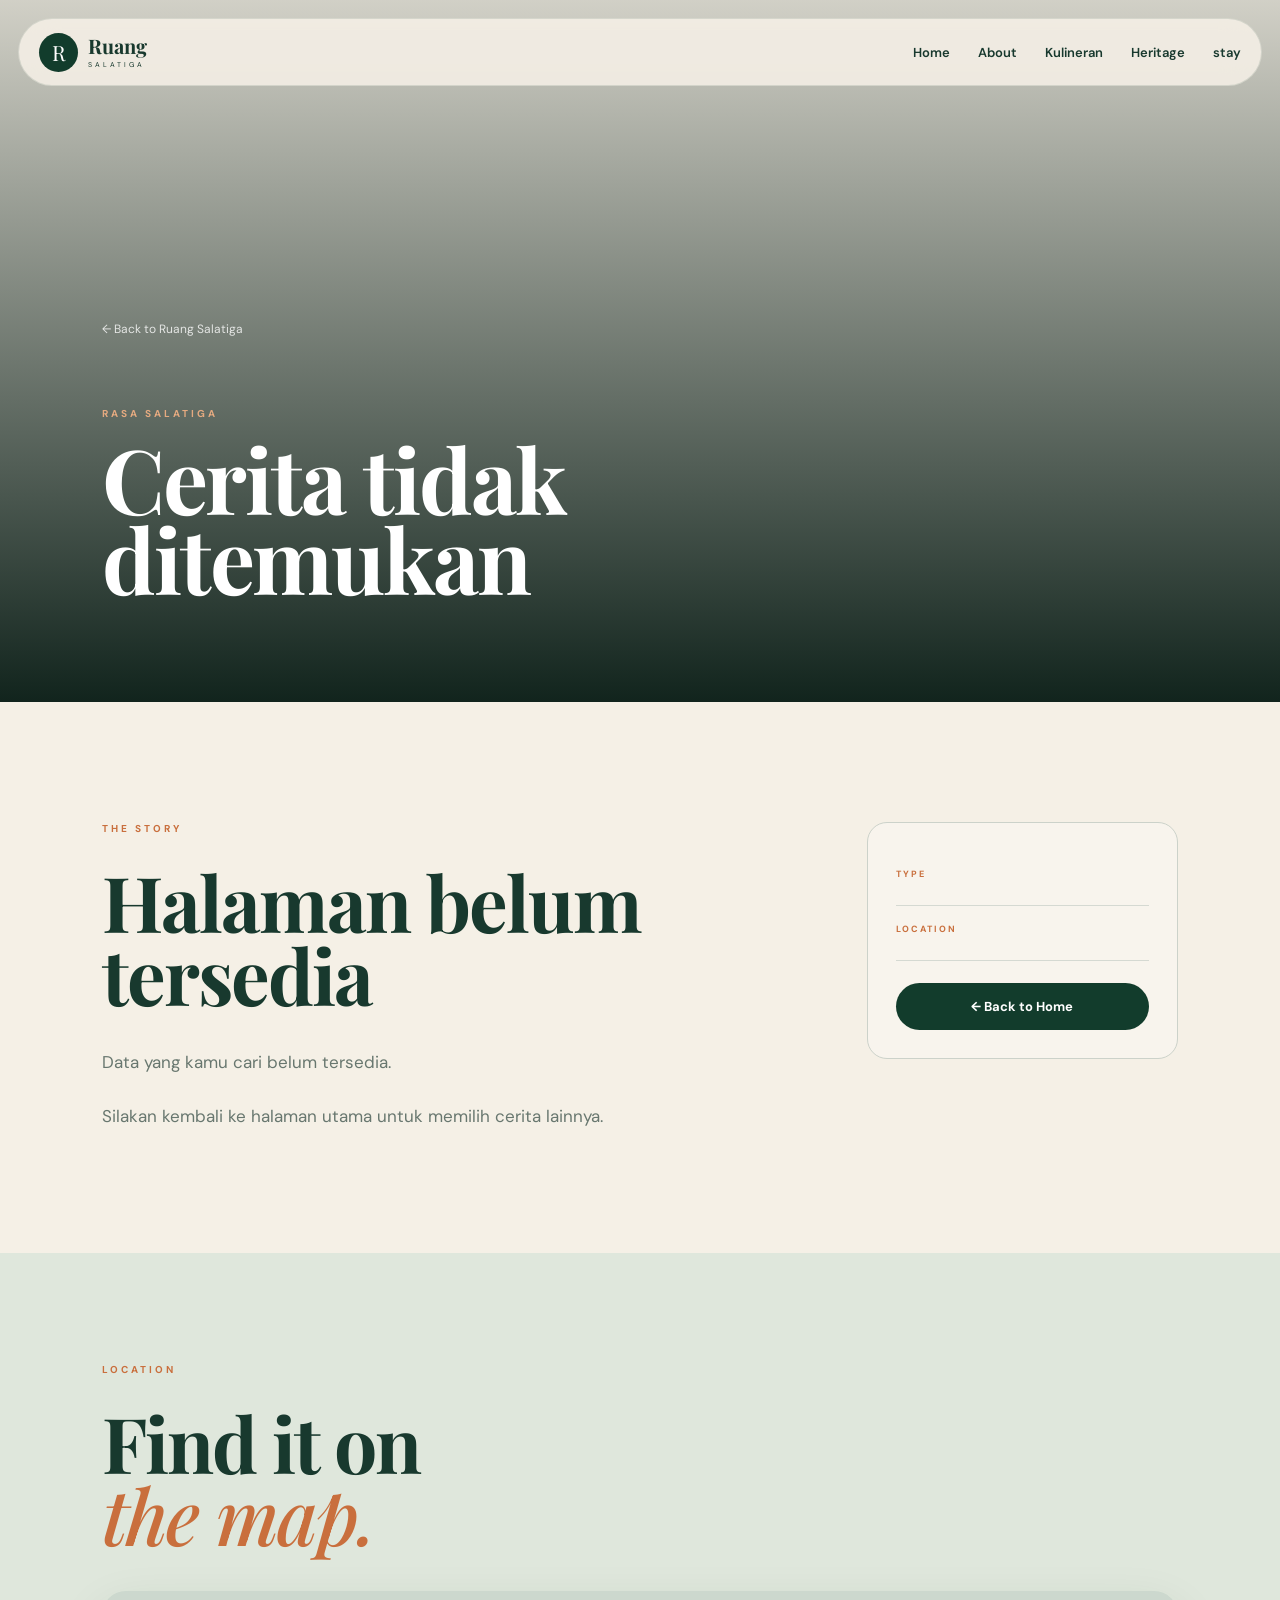
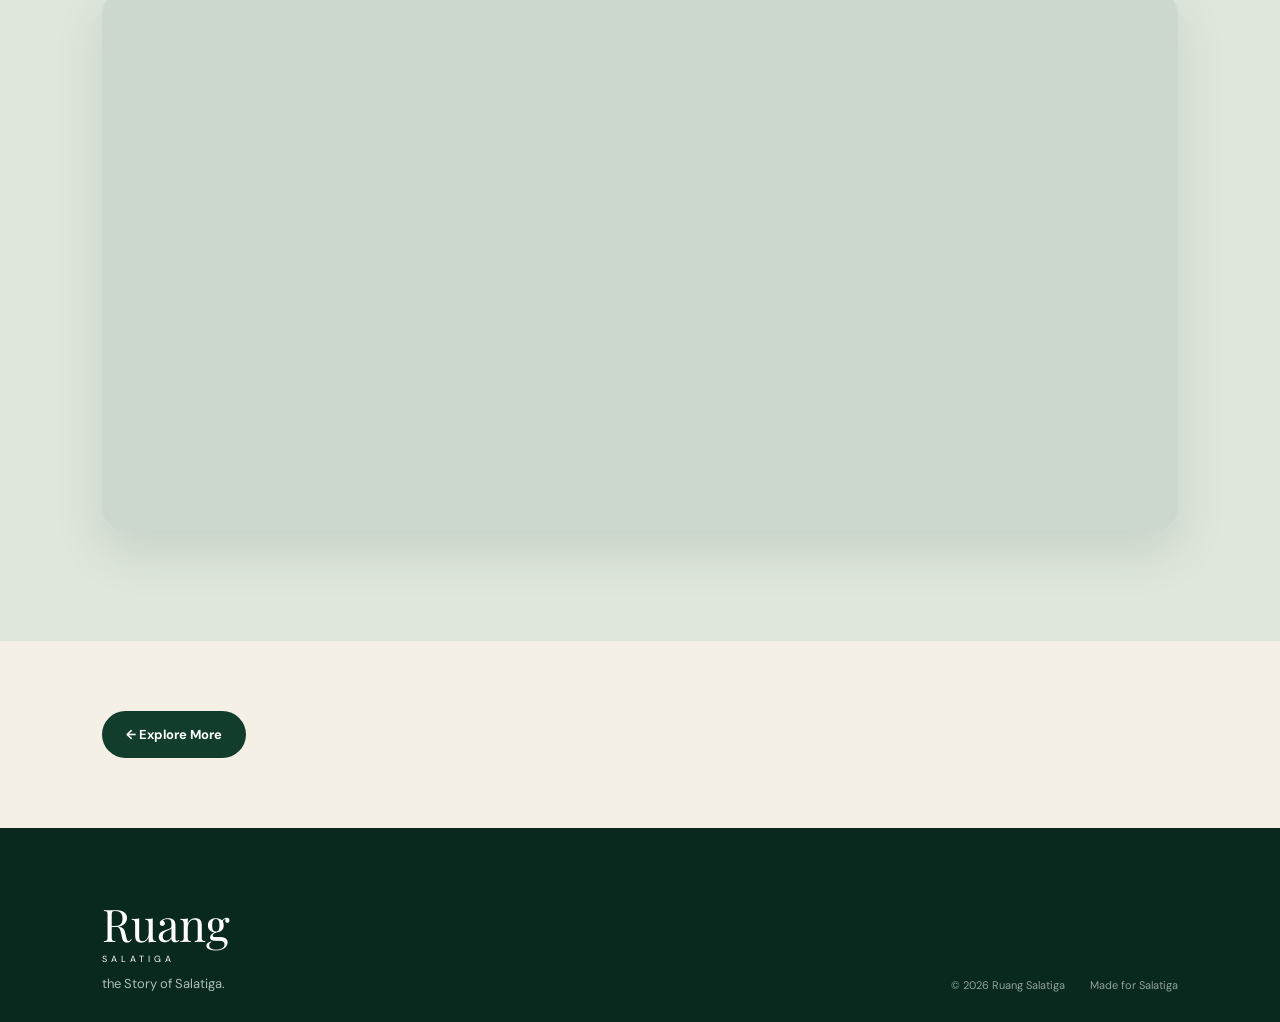
==== commit 16dc97bc: "cuma test menambahkan detail.html" ====
--- a/detail.html
+++ b/detail.html
@@ -72,7 +72,7 @@
         </a>
 
         <a href="index.html#kuliner">
-            Kuliner
+            Kulineran
         </a>
 
         <a href="index.html#heritage">
